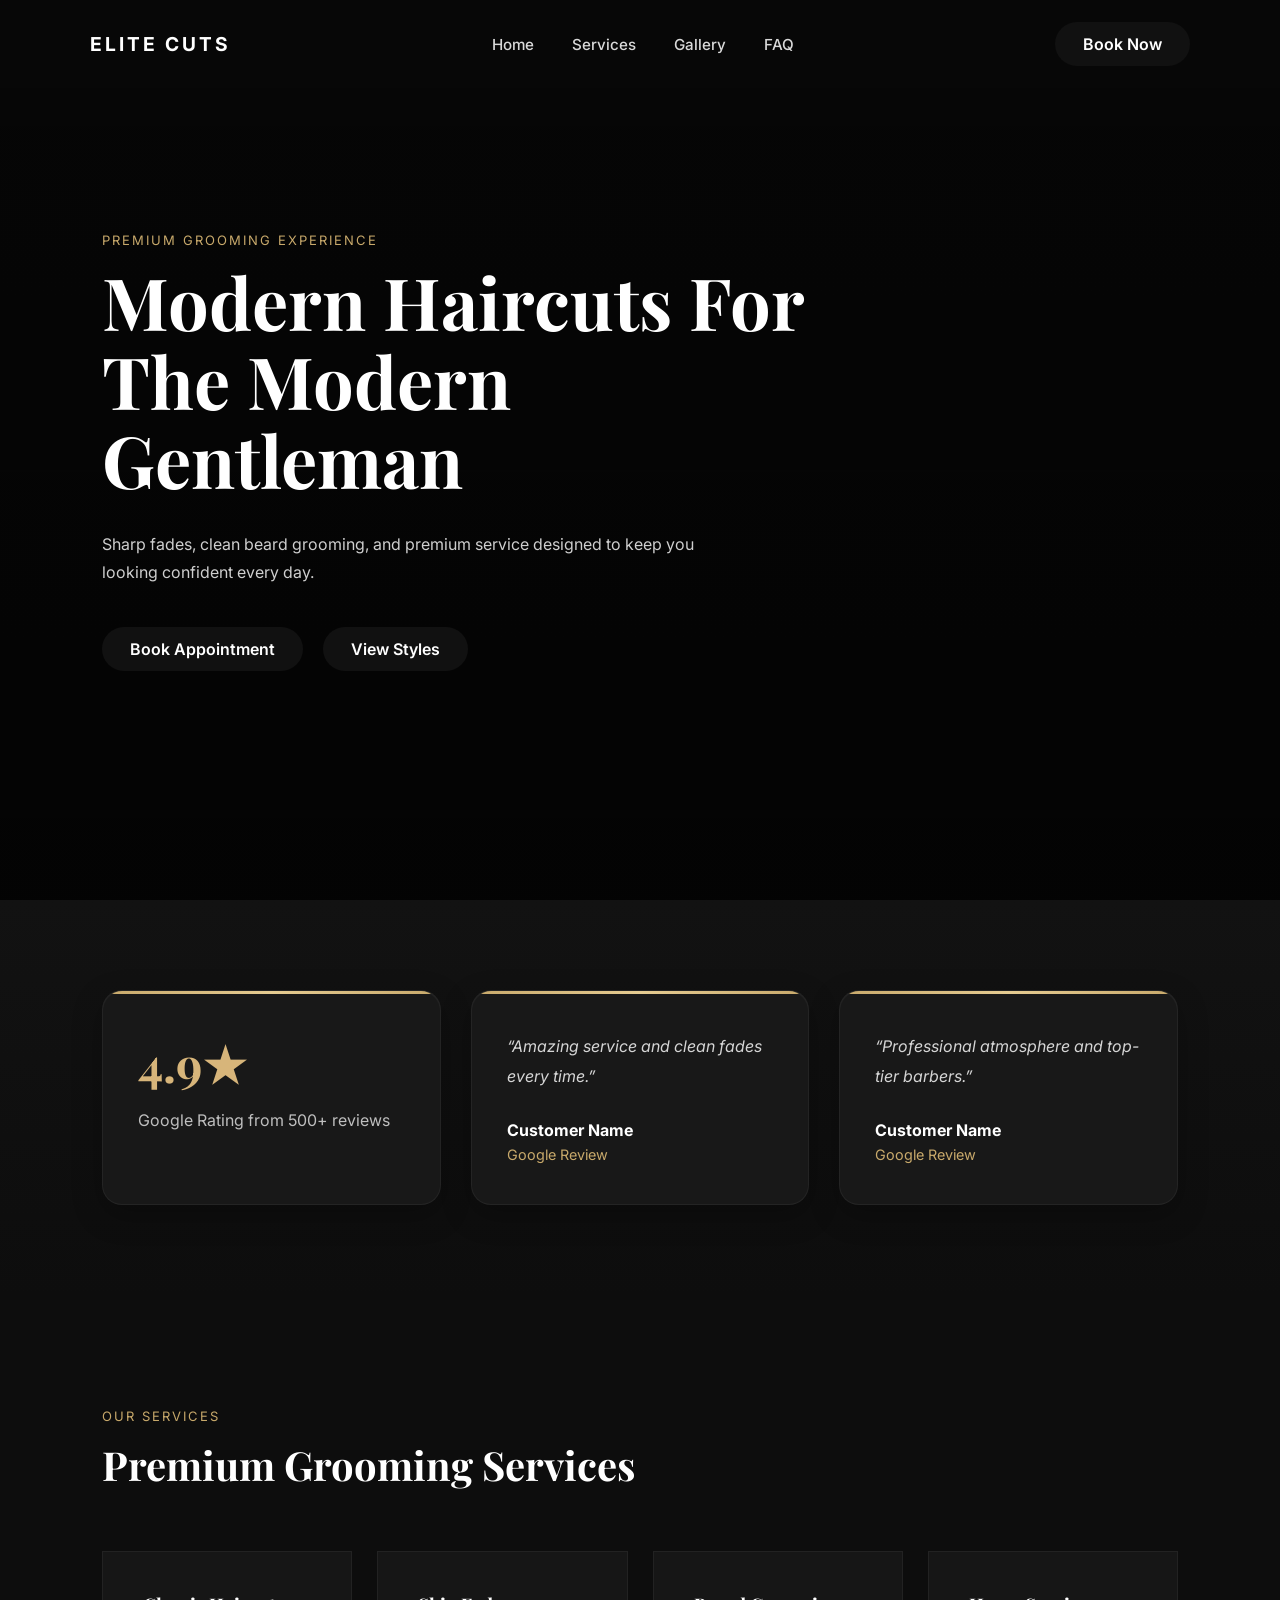
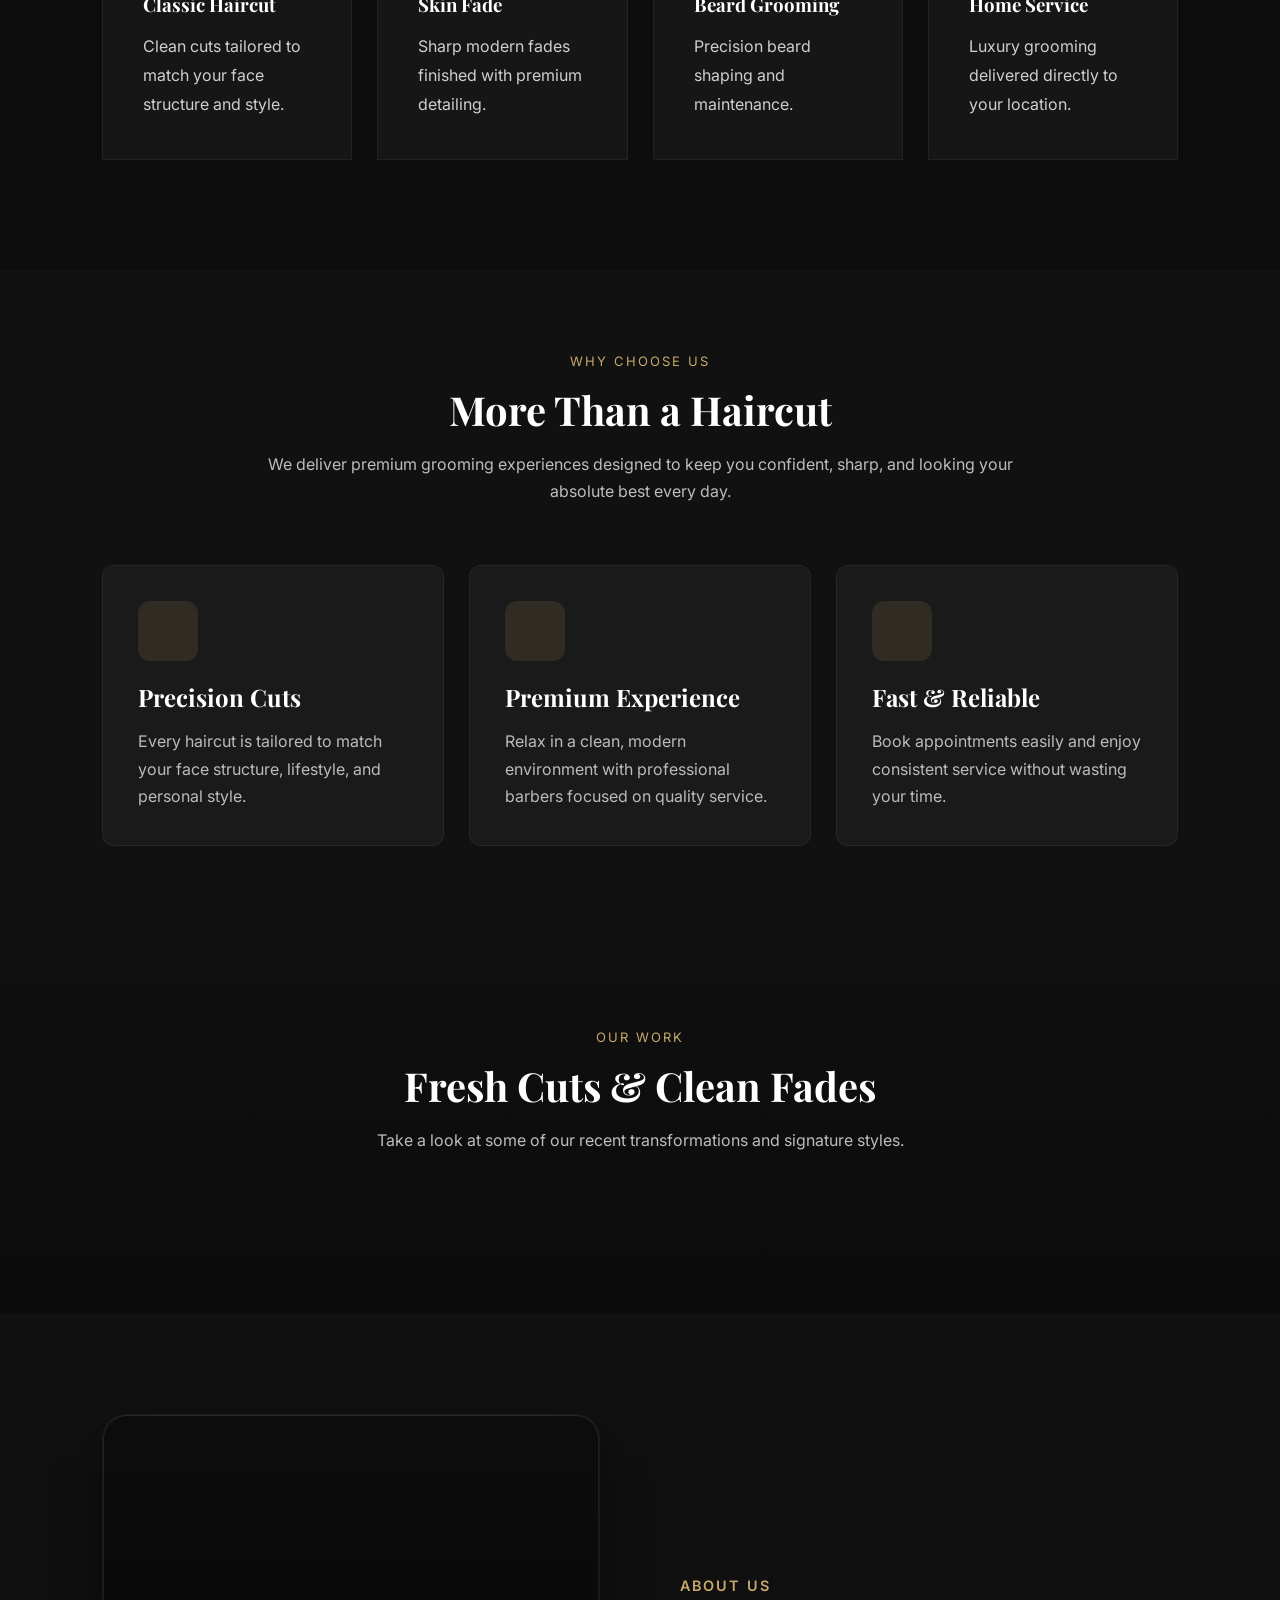
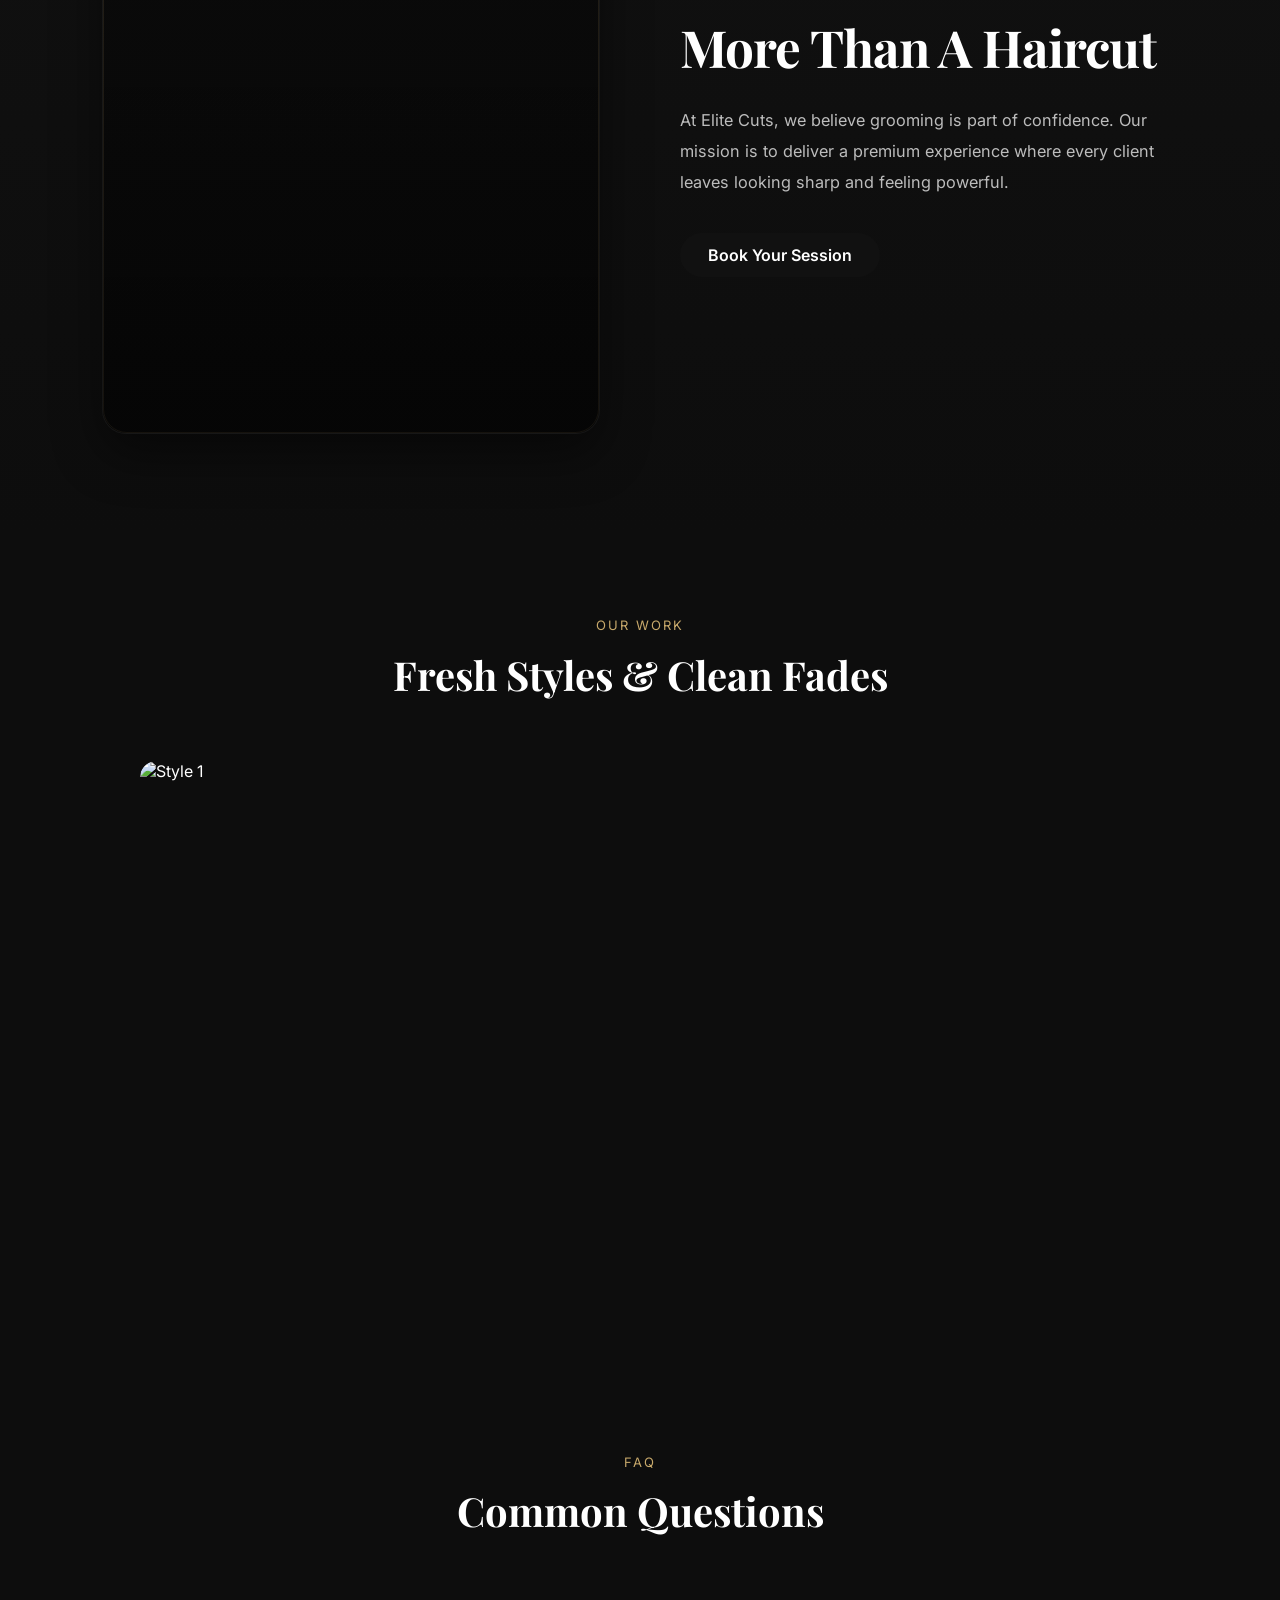
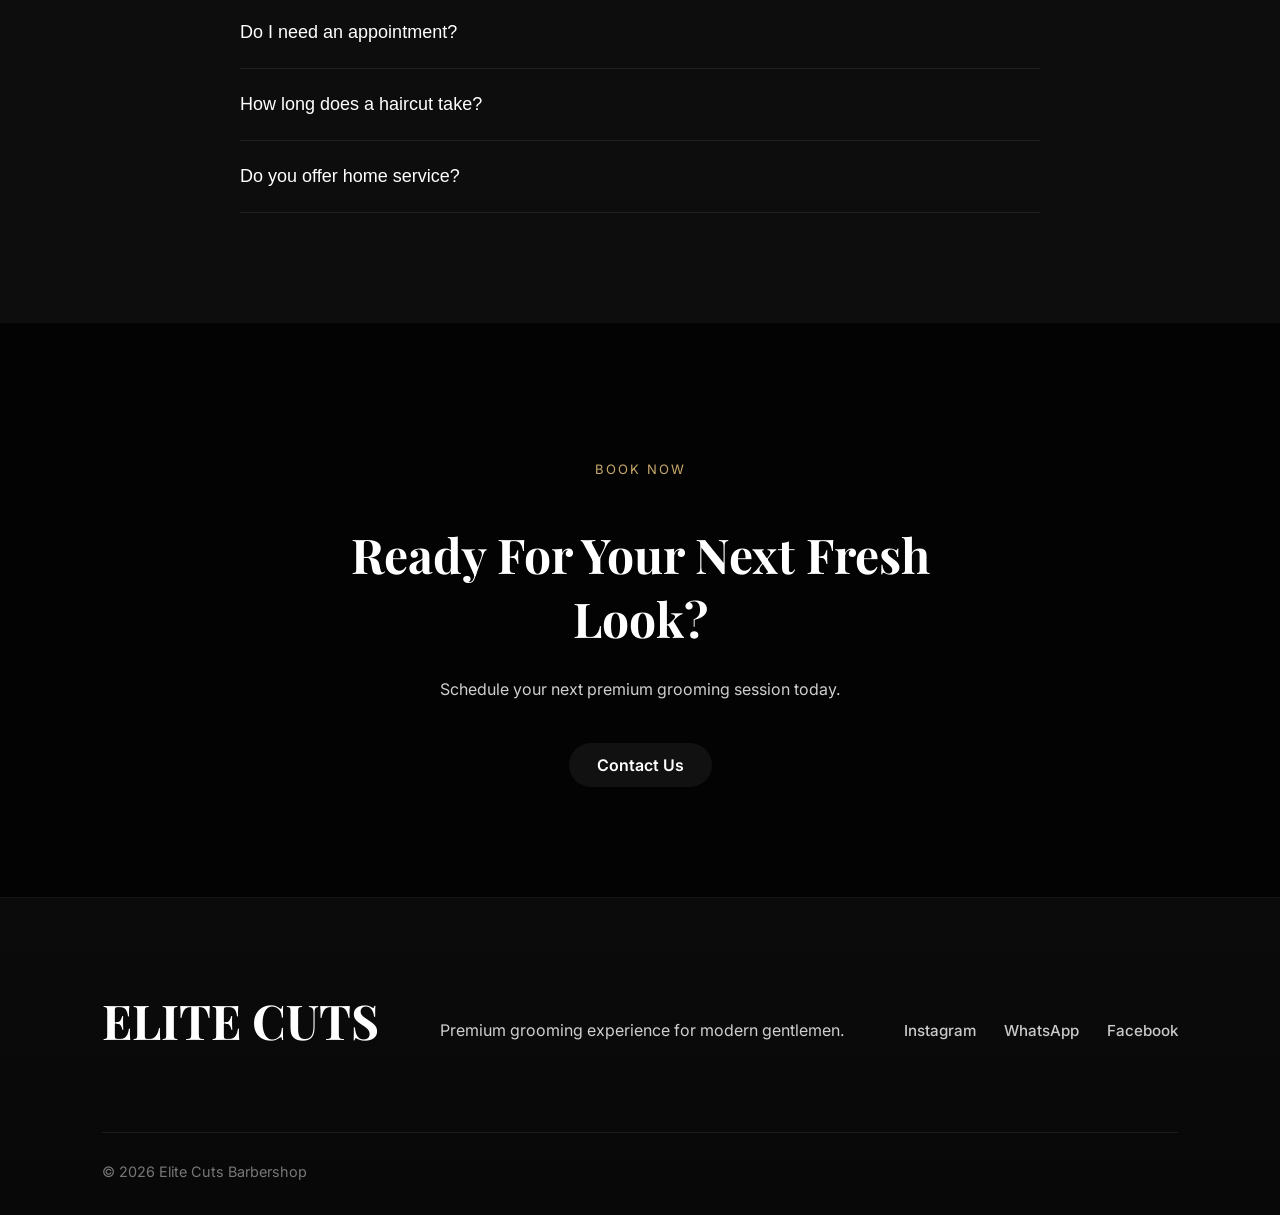
==== index.html @ f75273a7 "Add files via upload" ====
<!DOCTYPE html>
<html lang="en">
<head>
  <meta charset="UTF-8" />
  <meta name="viewport" content="width=device-width, initial-scale=1.0" />
  <title>Elite Cuts Barbershop</title>
  <link rel="stylesheet" href="style.css" />
</head>
<body>

<header class="navbar">
  <div class="logo">ELITE CUTS</div>

  <div class="menu-toggle" onclick="toggleMenu()">☰</div>

  <nav id="navMenu">
    <a href="index.html">Home</a>
    <a href="services.html">Services</a>
    <a href="gallery.html">Gallery</a>
    <a href="policies.html">FAQ</a>
  </nav>

  <a href="#booking" class="primary-btn">Book Now</a>
</header>


  <!-- HERO SECTION -->
  <section class="hero">
    <div class="hero-overlay"></div>

    <div class="hero-content">
      <p class="subheading">PREMIUM GROOMING EXPERIENCE</p>

      <h1>
        Modern Haircuts For
        The Modern Gentleman
      </h1>

      <p class="hero-text">
        Sharp fades, clean beard grooming, and premium service
        designed to keep you looking confident every day.
      </p>

      <div class="hero-buttons">
        <a href="#booking" class="primary-btn">Book Appointment</a>
        <a href="#gallery" class="primary-btn">View Styles</a>
      </div>
    </div>
  </section>

<!-- TRUST / TESTIMONIALS -->
<section class="trust-section">

  <div class="trust-card rating-card">
    <h2 id="google-rating">4.9★</h2>
    <p>
      Google Rating from
      <span id="review-count">500+</span>
      reviews
    </p>
  </div>

  <div class="trust-card testimonial-card">
    <p class="testimonial-text" id="review-text">
      “Amazing service and clean fades every time.”
    </p>

    <div class="review-user">
      <h4 id="review-author">Customer Name</h4>
      <span>Google Review</span>
    </div>
  </div>

  <div class="trust-card testimonial-card">
    <p class="testimonial-text" id="review-text-2">
      “Professional atmosphere and top-tier barbers.”
    </p>

    <div class="review-user">
      <h4 id="review-author-2">Customer Name</h4>
      <span>Google Review</span>
    </div>
  </div>

</section>

  <!-- SERVICES -->
  <section id="services" class="services">

    <div class="section-header">
      <p class="subheading">OUR SERVICES</p>
      <h2>Premium Grooming Services</h2>
    </div>

    <div class="services-grid">

      <div class="service-card">
        <h3>Classic Haircut</h3>
        <p>
          Clean cuts tailored to match your face structure and style.
        </p>
      </div>

      <div class="service-card">
        <h3>Skin Fade</h3>
        <p>
          Sharp modern fades finished with premium detailing.
        </p>
      </div>

      <div class="service-card">
        <h3>Beard Grooming</h3>
        <p>
          Precision beard shaping and maintenance.
        </p>
      </div>

      <div class="service-card">
        <h3>Home Service</h3>
        <p>
          Luxury grooming delivered directly to your location.
        </p>
      </div>

    </div>
  </section>

<!-- BENEFITS SECTION -->
<section class="benefits-section">

  <div class="section-header center">
    <p class="subheading">WHY CHOOSE US</p>
    <h2>More Than a Haircut</h2>
    <p class="section-text">
      We deliver premium grooming experiences designed to keep you
      confident, sharp, and looking your absolute best every day.
    </p>
  </div>

  <div class="benefits-grid">

    <!-- BENEFIT 1 -->
    <div class="benefit-card">
      <div class="benefit-icon">
        <i class="fa-solid fa-scissors"></i>
      </div>

      <h3>Precision Cuts</h3>

      <p>
        Every haircut is tailored to match your face structure,
        lifestyle, and personal style.
      </p>
    </div>

    <!-- BENEFIT 2 -->
    <div class="benefit-card">
      <div class="benefit-icon">
        <i class="fa-solid fa-star"></i>
      </div>

      <h3>Premium Experience</h3>

      <p>
        Relax in a clean, modern environment with professional
        barbers focused on quality service.
      </p>
    </div>

    <!-- BENEFIT 3 -->
    <div class="benefit-card">
      <div class="benefit-icon">
        <i class="fa-solid fa-clock"></i>
      </div>

      <h3>Fast & Reliable</h3>

      <p>
        Book appointments easily and enjoy consistent service
        without wasting your time.
      </p>
    </div>

  </div>

</section>


<!-- PORTFOLIO SECTION -->
<section class="portfolio-section">

  <div class="section-header center">
    <p class="subheading">OUR WORK</p>
    <h2>Fresh Cuts & Clean Fades</h2>

    <p class="section-text">
      Take a look at some of our recent transformations and
      signature styles.
    </p>
  </div>

  <!-- SLIDESHOW -->
  <div class="portfolio-slider">

    <!-- SLIDE 1 -->
    <div class="portfolio-slide fade">
      <img
        src="https://images.unsplash.com/photo-1622286342621-4bd786c2447c?q=80&w=1200&auto=format&fit=crop"
        alt="Fade haircut"
      >

      <div class="portfolio-overlay">
        <h3>Skin Fade</h3>
        <p>Sharp fade with textured top styling</p>
      </div>
    </div>

    <!-- SLIDE 2 -->
    <div class="portfolio-slide fade">
      <img
        src="https://images.unsplash.com/photo-1517832606299-7ae9b720a186?q=80&w=1200&auto=format&fit=crop"
        alt="Beard grooming"
      >

      <div class="portfolio-overlay">
        <h3>Beard Grooming</h3>
        <p>Clean beard shaping and finishing</p>
      </div>
    </div>

    <!-- SLIDE 3 -->
    <div class="portfolio-slide fade">
      <img
        src="https://images.unsplash.com/photo-1503951458645-643d53bfd90f?q=80&w=1200&auto=format&fit=crop"
        alt="Classic haircut"
      >

      <div class="portfolio-overlay">
        <h3>Classic Cut</h3>
        <p>Modern style with premium finishing</p>
      </div>
    </div>

  </div>

</section>

  <!-- ABOUT -->
  <section id="about" class="about-section">

    <div class="about-image"></div>

    <div class="about-content">
      <p class="subheading">ABOUT US</p>

      <h2>
        More Than A Haircut
      </h2>

      <p>
        At Elite Cuts, we believe grooming is part of confidence.
        Our mission is to deliver a premium experience where every
        client leaves looking sharp and feeling powerful.
      </p>

      <a href="#booking" class="primary-btn">Book Your Session</a>
    </div>
  </section>


<!-- GALLERY -->
<section id="gallery" class="gallery-section">

  <div class="section-header center">
    <p class="subheading">OUR WORK</p>
    <h2>Fresh Styles & Clean Fades</h2>
  </div>

  <div class="slideshow-container">

    <div class="slide fade">
      <img src="images/style1.jpg" alt="Style 1">
    </div>

    <div class="slide fade">
      <img src="images/style2.jpg" alt="Style 2">
    </div>

    <div class="slide fade">
      <img src="images/style3.jpg" alt="Style 3">
    </div>

    <div class="slide fade">
      <img src="images/style4.jpg" alt="Style 4">
    </div>

  </div>

</section>


  <!-- FAQ -->
  <section class="faq-section">

    <div class="section-header center">
      <p class="subheading">FAQ</p>
      <h2>Common Questions</h2>
    </div>

    <div class="faq-container">

      <div class="faq-item">
        <button class="faq-question">
          Do I need an appointment?
        </button>

        <div class="faq-answer">
          Walk-ins are welcome, but appointments are recommended.
        </div>
      </div>


      <div class="faq-item">
        <button class="faq-question">
          How long does a haircut take?
        </button>

        <div class="faq-answer">
          Most haircuts take between 20–45 minutes.
        </div>
      </div>


      <div class="faq-item">
        <button class="faq-question">
          Do you offer home service?
        </button>

        <div class="faq-answer">
          Yes. We provide luxury home grooming services.
        </div>
      </div>

    </div>
  </section>


  <!-- CTA -->
  <section id="booking" class="cta-section">

    <div class="cta-content">
      <p class="subheading">BOOK NOW</p>

      <h2>
        Ready For Your Next Fresh Look?
      </h2>

      <p>
        Schedule your next premium grooming session today.
      </p>

      <a href="#contact" class="primary-btn">
        Contact Us
      </a>
    </div>
  </section>


<!-- FOOTER -->
<footer id="contact">

  <div class="footer-content">
    <h2>ELITE CUTS</h2>

    <p>
      Premium grooming experience for modern gentlemen.
    </p>

    <div class="footer-links">
      <a href="https://instagram.com/elitecuts" target="_blank">
        Instagram
      </a>

      <a href="https://wa.me/2348012345678" target="_blank">
        WhatsApp
      </a>

      <a href="https://facebook.com/elitecuts" target="_blank">
        Facebook
      </a>
    </div>
  </div>

  <div class="copyright">
    © 2026 Elite Cuts Barbershop
  </div>
</footer>

<script src="script.js"></script>
</body>
</html>
---- style.css ----
@import url('https://fonts.googleapis.com/css2?family=Playfair+Display:wght@500;700&family=Inter:wght@300;400;500;600&display=swap');

* {
  margin: 0;
  padding: 0;
  box-sizing: border-box;
}

html {
  scroll-behavior: smooth;
}

body {
  background: #0d0d0d;
  color: #fff;
  font-family: 'Inter', sans-serif;
  overflow-x: hidden;
}

img {
  width: 100%;
}

section {
  padding: 110px 8%;
}

.subheading {
  color: #c8a96b;
  letter-spacing: 3px;
  font-size: 13px;
  margin-bottom: 20px;
}

h1,
h2,
h3 {
  font-family: 'Playfair Display', serif;
}

h1 {
  font-size: 72px;
  line-height: 1.1;
}

h2 {
  font-size: 48px;
  margin-bottom: 20px;
}

p {
  color: #cfcfcf;
  line-height: 1.8;
}

/* =========================
   PREMIUM NAVBAR (SHOPIFY STYLE)
========================= */

.navbar {
  position: fixed;
  top: 0;
  left: 0;
  width: 100%;
  z-index: 999;
  display: flex;
  justify-content: space-between;
  align-items: center;
  padding: 22px 7%;
  background: rgba(10, 10, 10, 0.55);
  backdrop-filter: blur(14px);
}

/* Logo */
.logo {
  font-size: 1.2rem;
  font-weight: 700;
  letter-spacing: 3px;
  color: #fff;
}

/* Nav links */
.navbar nav {
  display: flex;
  gap: 38px;
}


.navbar nav a {
  position: relative;
  color: #fff;
  text-decoration: none;
  font-size: 0.95rem;
  font-weight: 500;
  transition: 0.3s ease;
  opacity: 0.85;
}

/* underline animation */
.navbar nav a::after {
  content: "";
  position: absolute;
  left: 0;
  bottom: -6px;
  width: 0%;
  height: 1px;
  background: #c8a96b;
  transition: 0.3s ease;
}

.navbar nav a:hover {
  opacity: 1;
  color: #c8a96b;
}

.navbar nav a:hover::after {
  width: 100%;
}

/* HAMBURGER */
.menu-toggle {
  display: none;
  font-size: 30px;
  color: #fff;
  cursor: pointer;
  position: absolute;
  right: 12px;   /* 👈 pushes it to edge */
  top: 50%;
  transform: translateY(-50%);
}

/* Book button */
.book-btn {
  background: #c8a96b;
  color: #111;
  padding: 12px 22px;
  border-radius: 999px;
  font-weight: 600;
  text-decoration: none;
  transition: 0.3s ease;
  box-shadow: 0 10px 25px rgba(200, 169, 107, 0.25);
}

.book-btn:hover {
  background: #e4c98d;
  transform: translateY(-3px);
}


/* HERO */
.hero {
  height: 100vh;
  background:
  linear-gradient(rgba(0,0,0,0.55), rgba(0,0,0,0.75)),
  url('https://images.unsplash.com/photo-1622286342621-4bd786c2447c?q=80&w=1200&auto=format&fit=crop') center/cover no-repeat;
  display: flex;
  align-items: center;
  position: relative;
}

.hero-content {
  position: relative;
  max-width: 760px;
  z-index: 2;
}

.hero-text {
  margin: 30px 0;
  max-width: 600px;
}

.hero-buttons {
  display: flex;
  gap: 20px;
  margin-top: 40px;
}
.primary-btn {
  display: inline-block;
  padding: 12px 28px;
  background: #111;
  color: white;
  text-decoration: none;
  border-radius: 30px;
  font-weight: 600;
  transition: 0.3s ease;
}

.primary-btn:hover {
  background: #c59d5f;
  transform: translateY(-2px);
}
/* TRUST SECTION */
.trust-section {
  display: grid;
  grid-template-columns: repeat(3, 1fr);
  gap: 30px;

  padding: 90px 8%;

  background:
    linear-gradient(to bottom, #121212, #0d0d0d);
}

/* CARD */
.trust-card {
  position: relative;

  background: #181818;

  padding: 40px 35px;

  border-radius: 20px;

  border: 1px solid rgba(255,255,255,0.05);

  overflow: hidden;

  box-shadow:
    0 10px 30px rgba(0,0,0,0.25),
    inset 0 1px 0 rgba(255,255,255,0.03);

  transition:
    transform 0.35s ease,
    border-color 0.35s ease,
    box-shadow 0.35s ease;
}

/* GOLD TOP LINE */
.trust-card::before {
  content: "";
  position: absolute;
  top: 0;
  left: 0;

  width: 100%;
  height: 3px;

  background:
    linear-gradient(
      90deg,
      #c8a96b,
      #e5cb91,
      #c8a96b
    );
}

/* HOVER */
.trust-card:hover {
  transform: translateY(-6px);

  border-color: rgba(200,169,107,0.25);

  box-shadow:
    0 18px 40px rgba(0,0,0,0.35);
}

/* RATING */
.rating-card h2 {
  color: #d7b57a;
  font-size: 3rem;
  margin-bottom: 12px;
  font-weight: 700;
}

.rating-card p {
  color: rgba(255,255,255,0.72);
  font-size: 1rem;
  line-height: 1.7;
}

/* TESTIMONIAL */
.testimonial-text {
  color: rgba(255,255,255,0.82);

  font-size: 1rem;
  line-height: 1.9;

  margin-bottom: 28px;

  font-style: italic;
}

/* REVIEW USER */
.review-user h4 {
  color: #fff;
  font-size: 1rem;
  margin-bottom: 4px;
}

.review-user span {
  color: #c8a96b;
  font-size: 0.9rem;
}

/* SERVICES */
.section-header {
  margin-bottom: 60px;
}

.services-grid,
.gallery-grid {
  display: grid;
  grid-template-columns: repeat(auto-fit,minmax(250px,1fr));
  gap: 25px;
}

.service-card {
  background: #161616;
  padding: 40px;
  border: 1px solid rgba(255,255,255,0.05);
  transition: 0.4s;
}

.service-card:hover {
  transform: translateY(-10px);
  border-color: #c8a96b;
}

.service-card h3 {
  margin-bottom: 15px;
}

/* BENEFITS SECTION */
.benefits-section {
  padding: 80px 8%;
  background: #111;
  color: #fff;
}

/* HEADER */
.section-header.center {
  text-align: center;
  max-width: 700px;
  margin: 0 auto 50px;
}

.subheading {
  color: #c8a96b;
  font-size: 14px;
  letter-spacing: 2px;
  margin-bottom: 10px;
}

.section-header h2 {
  font-size: 42px;
  margin-bottom: 15px;
}

.section-text {
  color: #bbb;
  line-height: 1.7;
}

/* GRID */
.benefits-grid {
  display: grid;
  grid-template-columns: repeat(3, 1fr);
  gap: 25px;
}

/* CARD */
.benefit-card {
  background: #1a1a1a;
  padding: 35px;
  border-radius: 12px;
  border: 1px solid rgba(255,255,255,0.05);
}

/* ICON */
.benefit-icon {
  width: 60px;
  height: 60px;
  background: rgba(200,169,107,0.12);
  color: #c8a96b;

  display: flex;
  align-items: center;
  justify-content: center;

  border-radius: 12px;

  font-size: 22px;

  margin-bottom: 20px;
}

/* TITLE */
.benefit-card h3 {
  font-size: 24px;
  margin-bottom: 15px;
}

/* TEXT */
.benefit-card p {
  color: #bbb;
  line-height: 1.7;
}


/* PORTFOLIO */
.portfolio-section {
  padding: 100px 8%;
  background: linear-gradient(to bottom, #101010, #0b0b0b);
}

/* SLIDER */
.portfolio-slider {
  position: relative;
  max-width: 1100px;
  margin: 60px auto 0;

  overflow: hidden;
  border-radius: 24px;
}

/* SLIDE */
.portfolio-slide {
  display: none;
  position: relative;
}

.portfolio-slide img {
  width: 100%;
  height: 650px;

  object-fit: cover;
  display: block;

  border-radius: 24px;
}

/* OVERLAY */
.portfolio-overlay {
  position: absolute;
  left: 0;
  bottom: 0;

  width: 100%;

  padding: 40px;

  background:
    linear-gradient(
      to top,
      rgba(0,0,0,0.85),
      rgba(0,0,0,0.05)
    );
}

.portfolio-overlay h3 {
  color: #fff;
  font-size: 2rem;
  margin-bottom: 10px;
}

.portfolio-overlay p {
  color: rgba(255,255,255,0.78);
  font-size: 1rem;
}

/* FADE EFFECT */
.fade {
  animation: fadeEffect 1s ease-in-out;
}

@keyframes fadeEffect {
  from {
    opacity: 0.4;
  }

  to {
    opacity: 1;
  }
}

/* ABOUT */
.about-section {
  display: grid;
  grid-template-columns: 1fr 1fr;
  gap: 80px;
  align-items: center;

  padding: 100px 8%;
  background: linear-gradient(to bottom, #111111, #0d0d0d);
}

/* IMAGE SIDE */
.about-image {
  position: relative;
  height: 620px;
  border-radius: 24px;

  background:
    linear-gradient(
      rgba(0,0,0,0.18),
      rgba(0,0,0,0.28)
    ),
    url('https://images.unsplash.com/photo-1503951458645-643d53bfd90f?q=80&w=1200&auto=format&fit=crop')
    center/cover;

  overflow: hidden;

  box-shadow:
    0 20px 50px rgba(0,0,0,0.45),
    inset 0 1px 0 rgba(255,255,255,0.04);

  border: 1px solid rgba(255,255,255,0.05);

  transition:
    transform 0.5s ease,
    box-shadow 0.5s ease;
}

/* Elegant overlay glow */
.about-image::before {
  content: "";
  position: absolute;
  inset: 0;

  background:
    linear-gradient(
      to top,
      rgba(0,0,0,0.45),
      rgba(0,0,0,0.05)
    );

  z-index: 1;
}

/* Premium accent border */
.about-image::after {
  content: "";
  position: absolute;
  inset: 0;

  border: 1px solid rgba(200,169,107,0.15);
  border-radius: 24px;

  pointer-events: none;
}

/* Hover effect */
.about-image:hover {
  transform: translateY(-6px);

  box-shadow:
    0 28px 70px rgba(0,0,0,0.55),
    0 0 0 1px rgba(200,169,107,0.08);
}

/* CONTENT */
.about-content {
  position: relative;
}

.about-content .subheading {
  color: #c8a96b;
  font-size: 0.9rem;
  font-weight: 600;
  letter-spacing: 2px;
  margin-bottom: 18px;
}

/* HEADING */
.about-content h2 {
  color: #fff;
  font-size: 3.2rem;
  line-height: 1.15;
  margin-bottom: 28px;
  font-weight: 700;
  letter-spacing: -1px;
}

/* PARAGRAPH */
.about-content p {
  color: rgba(255,255,255,0.72);
  font-size: 1.02rem;
  line-height: 1.9;
  margin-bottom: 35px;
  max-width: 580px;
}

/* OPTIONAL FEATURE LIST */
.about-features {
  display: flex;
  flex-direction: column;
  gap: 18px;
  margin-top: 35px;
}

.about-feature {
  display: flex;
  align-items: center;
  gap: 15px;

  color: rgba(255,255,255,0.88);
  font-weight: 500;
}

.about-feature i {
  width: 42px;
  height: 42px;

  display: flex;
  align-items: center;
  justify-content: center;

  border-radius: 50%;

  background: rgba(200,169,107,0.12);
  color: #c8a96b;

  font-size: 1rem;

  border: 1px solid rgba(200,169,107,0.15);
}


/* GALLERY */
.center {
  text-align: center;
}

.gallery-item {
  height: 320px;
  background:
  url('https://images.unsplash.com/photo-1517832606299-7ae9b720a186?q=80&w=1200&auto=format&fit=crop') center/cover;
  transition: 0.4s;
}

.gallery-item:hover {
  transform: scale(1.03);
}
.gallery-section {
  padding: 80px 20px;
}

.slideshow-container {
  position: relative;
  width: 100%;
  max-width: 1000px;
  margin: auto;
  overflow: hidden;
  border-radius: 16px;
}

.slide {
  display: none;
  width: 100%;
}

.slide img {
  width: 100%;
  display: block;
  object-fit: cover;
  border-radius: 16px;

  /* Desktop Height */
  height: 500px;
}

/* Fade Animation */
.fade {
  animation: fadeEffect 1s ease-in-out;
}

@keyframes fadeEffect {
  from {
    opacity: 0.4;
  }
  to {
    opacity: 1;
  }
}
/* FAQ */
.faq-container {
  max-width: 800px;
  margin: auto;
}

.faq-item {
  border-bottom: 1px solid rgba(255,255,255,0.08);
}

.faq-question {
  width: 100%;
  background: transparent;
  border: none;
  color: #fff;
  text-align: left;
  padding: 25px 0;
  font-size: 18px;
  cursor: pointer;
}

.faq-answer {
  max-height: 0;
  overflow: hidden;
  transition: 0.4s ease;
  color: #b8b8b8;
}

.faq-answer.open {
  max-height: 200px;
  padding-bottom: 25px;
}

/* CTA */
.cta-section {
  background:
  linear-gradient(rgba(0,0,0,0.75), rgba(0,0,0,0.75)),
  url('https://images.unsplash.com/photo-1585747860715-2ba37e788b70?q=80&w=1200&auto=format&fit=crop') center/cover;
  text-align: center;
}

.cta-content {
  max-width: 700px;
  margin: auto;
}

.cta-content p {
  margin: 25px 0 40px;
}

/* SERVICES SECTION PAGE */
.services-section {
  padding: 90px 8%;
  background: #0f0f0f;
  color: #fff;
}

/* HEADER */
.section-header.center {
  text-align: center;
  max-width: 750px;
  margin: 0 auto 60px;
}

.subheading {
  color: #c8a96b;
  font-size: 13px;
  letter-spacing: 2px;
  margin-bottom: 10px;
}

.section-header h2 {
  font-size: 40px;
  margin-bottom: 15px;
  font-weight: 700;
}

.section-text {
  color: #bdbdbd;
  font-size: 16px;
  line-height: 1.7;
}

/* LIST */
.services-list {
  max-width: 800px;
  margin: 0 auto;
}

/* ITEM */
.service-item {
  display: flex;
  justify-content: space-between;
  align-items: center;

  padding: 18px 0;

  border-bottom: 1px solid rgba(255,255,255,0.08);
}

/* TEXT */
.service-item h3 {
  font-size: 18px;
  font-weight: 500;
  color: #fff;
}

/* PRICE */
.price {
  color: #c8a96b;
  font-weight: 600;
  font-size: 16px;
}

/* BRAND SUMMARY on service page */
.brand-summary {
  padding: 80px 20px;
  background: #111;
  text-align: center;
  color: #fff;
}

/* TEXT */
.summary-content {
  max-width: 750px;
  margin: auto;
}

.brand-summary h2 {
  font-size: 32px;
  margin: 15px 0;
}

.brand-summary p {
  color: #bbb;
  font-size: 15px;
  line-height: 1.7;
}

/* STATS */
.summary-stats {
  display: flex;
  justify-content: center;
  gap: 25px;
  margin-top: 40px;
  flex-wrap: wrap;
}

.stat h3 {
  font-size: 24px;
  color: #c8a96b;
  margin-bottom: 5px;
}

.stat p {
  font-size: 14px;
  color: #aaa;
}

/* FOOTER */
footer {
  background: linear-gradient(to bottom, #0b0b0b, #080808);
  padding: 90px 8% 35px;
  border-top: 1px solid rgba(255,255,255,0.05);
}

/* FOOTER CONTENT */
.footer-content {
  display: flex;
  justify-content: space-between;
  align-items: center;
  flex-wrap: wrap;
  gap: 40px;
}

/* LOGO / BRAND AREA */
.footer-brand h2 {
  color: #fff;
  font-size: 2rem;
  font-weight: 700;
  margin-bottom: 12px;
  letter-spacing: 0.5px;
}

.footer-brand p {
  color: rgba(255,255,255,0.65);
  line-height: 1.8;
  max-width: 320px;
  font-size: 0.95rem;
}

/* LINKS */
.footer-links {
  display: flex;
  gap: 28px;
  flex-wrap: wrap;
}

.footer-links a {
  position: relative;
  color: rgba(255,255,255,0.78);
  text-decoration: none;
  font-size: 0.95rem;
  font-weight: 500;
  transition: color 0.3s ease;
}

/* Underline animation */
.footer-links a::after {
  content: "";
  position: absolute;
  left: 0;
  bottom: -6px;

  width: 0;
  height: 2px;

  background: #c8a96b;
  transition: width 0.3s ease;
}

.footer-links a:hover {
  color: #fff;
}

.footer-links a:hover::after {
  width: 100%;
}

/* SOCIAL ICONS */
.footer-socials {
  display: flex;
  gap: 16px;
}

.footer-socials a {
  width: 42px;
  height: 42px;

  display: flex;
  align-items: center;
  justify-content: center;

  border-radius: 50%;
  background: rgba(255,255,255,0.04);
  border: 1px solid rgba(255,255,255,0.06);

  color: #c8a96b;
  text-decoration: none;

  transition:
    transform 0.3s ease,
    background 0.3s ease,
    border-color 0.3s ease;
}

.footer-socials a:hover {
  transform: translateY(-4px);
  background: rgba(200,169,107,0.12);
  border-color: rgba(200,169,107,0.35);
}

/* COPYRIGHT */
.copyright {
  margin-top: 60px;
  padding-top: 30px;
  border-top: 1px solid rgba(255,255,255,0.08);

  display: flex;
  justify-content: space-between;
  align-items: center;
  flex-wrap: wrap;
  gap: 15px;

  color: rgba(255,255,255,0.45);
  font-size: 0.9rem;
}

/* SMALL ACCENT TEXT */
.copyright span {
  color: #c8a96b;
}


/* MOBILE */
@media(max-width: 900px) {

  h1 {
    font-size: 48px;
  }

  h2 {
    font-size: 36px;
  }

    .navbar nav {
    display: none;
  }

  .book-btn {
    padding: 10px 18px;
    font-size: 0.9rem;
  }
  .hero-buttons {
    flex-direction: column;
    align-items: flex-start;
  }

  .trust-section {
    grid-template-columns: 1fr;
  }

  .about-section {
    padding: 65px 5%;
    gap: 45px;
  }

  .about-image {
    height: 380px;
    border-radius: 18px;
  }

  .about-image::after {
    border-radius: 18px;
  }

  .about-content h2 {
    font-size: 2rem;
    line-height: 1.25;
  }

  .about-content p {
    font-size: 0.95rem;
    line-height: 1.8;
  }

  .about-feature {
    font-size: 0.92rem;
  }

  .about-feature i {
    width: 38px;
    height: 38px;
  }

    footer {
    padding: 60px 5% 25px;
  }

  .footer-brand h2 {
    font-size: 1.7rem;
  }

  .footer-links {
    flex-direction: column;
    gap: 16px;
  }

  .footer-socials {
    gap: 12px;
  }

  .footer-socials a {
    width: 38px;
    height: 38px;
  }

  .copyright {
    margin-top: 45px;
    font-size: 0.85rem;
  }
  @media (max-width: 900px) {

  .menu-toggle {
    display: block;
  }

  .navbar nav {
    position: absolute;
    top: 70px;
    left: 0;
    width: 100%;
    background: rgba(10,10,10,0.95);
    flex-direction: column;
    gap: 20px;
    padding: 25px 0;
    display: none;
    text-align: center;
  }

  .navbar nav.active {
    display: flex;
  }

  /* optional: reduce logo spacing so icon feels more edge-aligned */
  .navbar {
    padding-right: 50px;
  }
}
.gallery-section {
    padding: 60px 15px;
  }

  .slide img {
    height: 350px;
  }
  .portfolio-section {
    padding: 65px 5%;
  }

  .portfolio-slider {
    border-radius: 18px;
  }

  .portfolio-slide img {
    height: 320px;
    border-radius: 18px;
  }

  .portfolio-overlay {
    padding: 22px;
  }

  .portfolio-overlay h3 {
    font-size: 1.3rem;
  }

  .portfolio-overlay p {
    font-size: 0.9rem;
    line-height: 1.6;
  }
  .benefits-section {
    padding: 60px 20px;
  }

  .benefits-grid {
    grid-template-columns: 1fr;
  }

  .section-header h2 {
    font-size: 32px;
  }

  .benefit-card {
    padding: 28px;
  }
  .services-section {
    padding: 70px 20px;
  }

  .section-header h2 {
    font-size: 28px;
  }

  .service-item {
    padding: 15px 0;
  }

  .service-item h3 {
    font-size: 16px;
  }

  .price {
    font-size: 15px;
  }
    .brand-summary {
    padding: 60px 15px;
  }

  .brand-summary h2 {
    font-size: 26px;
  }

  .summary-stats {
    gap: 20px;
  }
}

/* =========================
   CLEAN GLASS BOOKING UI
========================= */

.booking-modal{
  position:fixed;
  inset:0;
  background:rgba(0,0,0,.6);
  display:flex;
  justify-content:center;
  align-items:center;
  padding:12px;
  z-index:9999;
}

.booking-container{
  width:100%;
  max-width:980px;
  background:#111;
  border:1px solid rgba(255,255,255,.06);
  border-radius:18px;
  overflow:hidden;
  display:grid;
  grid-template-columns:1fr 320px;
  color:#fff;
  box-shadow:0 12px 40px rgba(0,0,0,.4);
}

/* MOBILE */
@media(max-width:768px){
  .booking-container{
    grid-template-columns:1fr;
    height:100vh;
    overflow-y:auto;
    border-radius:0;
  }
}

/* =========================
   LEFT SIDE
========================= */

.booking-services-area{
  padding:20px;
}

.booking-header{
  display:flex;
  justify-content:space-between;
  align-items:flex-start;
  margin-bottom:18px;
}

.booking-header h2{
  font-size:1.5rem;
  margin:0;
  font-weight:600;
}

.booking-header p{
  color:#a8a8a8;
  font-size:.9rem;
  margin-top:4px;
}

.close-booking{
  width:36px;
  height:36px;
  border:none;
  border-radius:10px;
  background:rgba(255,255,255,.06);
  color:white;
  font-size:16px;
  cursor:pointer;
}

/* SERVICES */

.booking-services{
  display:flex;
  flex-direction:column;
  gap:10px;
}

.booking-service-card{
  background:rgba(255,255,255,.03);
  border:1px solid rgba(255,255,255,.06);
  border-radius:14px;
  padding:12px 14px;
  display:flex;
  justify-content:space-between;
  align-items:center;
  transition:.15s ease;
}

.booking-service-card:hover{
  background:rgba(255,255,255,.05);
}

.service-info{
  display:flex;
  flex-direction:column;
  gap:2px;
}

.service-info h3{
  font-size:.98rem;
  font-weight:500;
  margin:0;
}

.service-info p{
  color:#9f9f9f;
  font-size:.85rem;
  margin:0;
}

.service-meta{
  display:flex;
  align-items:center;
  gap:12px;
}

.service-price{
  font-size:1rem;
  font-weight:600;
}

.add-service-btn{
  height:36px;
  padding:0 14px;
  border:none;
  border-radius:10px;
  background:#fff;
  color:#111;
  font-weight:600;
  cursor:pointer;
  font-size:.85rem;
}

/* =========================
   RIGHT SIDE
========================= */

.booking-summary{
  background:#0e0e0e;
  border-left:1px solid rgba(255,255,255,.06);
  padding:18px;
  display:flex;
  flex-direction:column;
}

@media(max-width:768px){
  .booking-summary{
    border-left:none;
    border-top:1px solid rgba(255,255,255,.06);
  }
}

.summary-title{
  font-size:1rem;
  font-weight:600;
  margin-bottom:14px;
}

/* SELECTED SERVICES */

.selected-services-list{
  display:flex;
  flex-direction:column;
  gap:8px;
  margin-bottom:14px;
}

.selected-item{
  background:rgba(255,255,255,.03);
  border-radius:12px;
  padding:10px 12px;
  display:flex;
  justify-content:space-between;
  align-items:center;
}

.selected-item h4{
  margin:0;
  font-size:.9rem;
}

.selected-item p{
  margin:2px 0 0;
  color:#bdbdbd;
  font-size:.8rem;
}

.remove-service-btn{
  width:28px;
  height:28px;
  border:none;
  border-radius:8px;
  background:rgba(255,255,255,.08);
  color:white;
  cursor:pointer;
}

/* TOTAL */

.booking-total{
  display:flex;
  justify-content:space-between;
  align-items:center;
  padding:12px 0;
  margin-bottom:12px;
  border-top:1px solid rgba(255,255,255,.06);
}

.booking-total span:first-child{
  color:#9f9f9f;
  font-size:.9rem;
}

#total-price{
  font-size:1.2rem;
  font-weight:700;
}

/* FORM */

#bookingForm{
  display:flex;
  flex-direction:column;
  gap:8px;
}

#bookingForm input,
#bookingForm textarea{
  width:100%;
  background:rgba(255,255,255,.03);
  border:1px solid rgba(255,255,255,.06);
  border-radius:10px;
  padding:10px 12px;
  color:white;
  outline:none;
  font-size:.9rem;
}

#bookingForm textarea{
  min-height:80px;
  resize:none;
}

#bookingForm input:focus,
#bookingForm textarea:focus{
  border-color:rgba(255,255,255,.2);
}

.confirm-booking{
  height:44px;
  border:none;
  border-radius:10px;
  background:#fff;
  color:#111;
  font-weight:600;
  cursor:pointer;
  margin-top:4px;
}

/* EMPTY STATE */

.empty-booking{
  background:rgba(255,255,255,.03);
  border-radius:12px;
  padding:12px;
  text-align:center;
  color:#9f9f9f;
  font-size:.9rem;
}
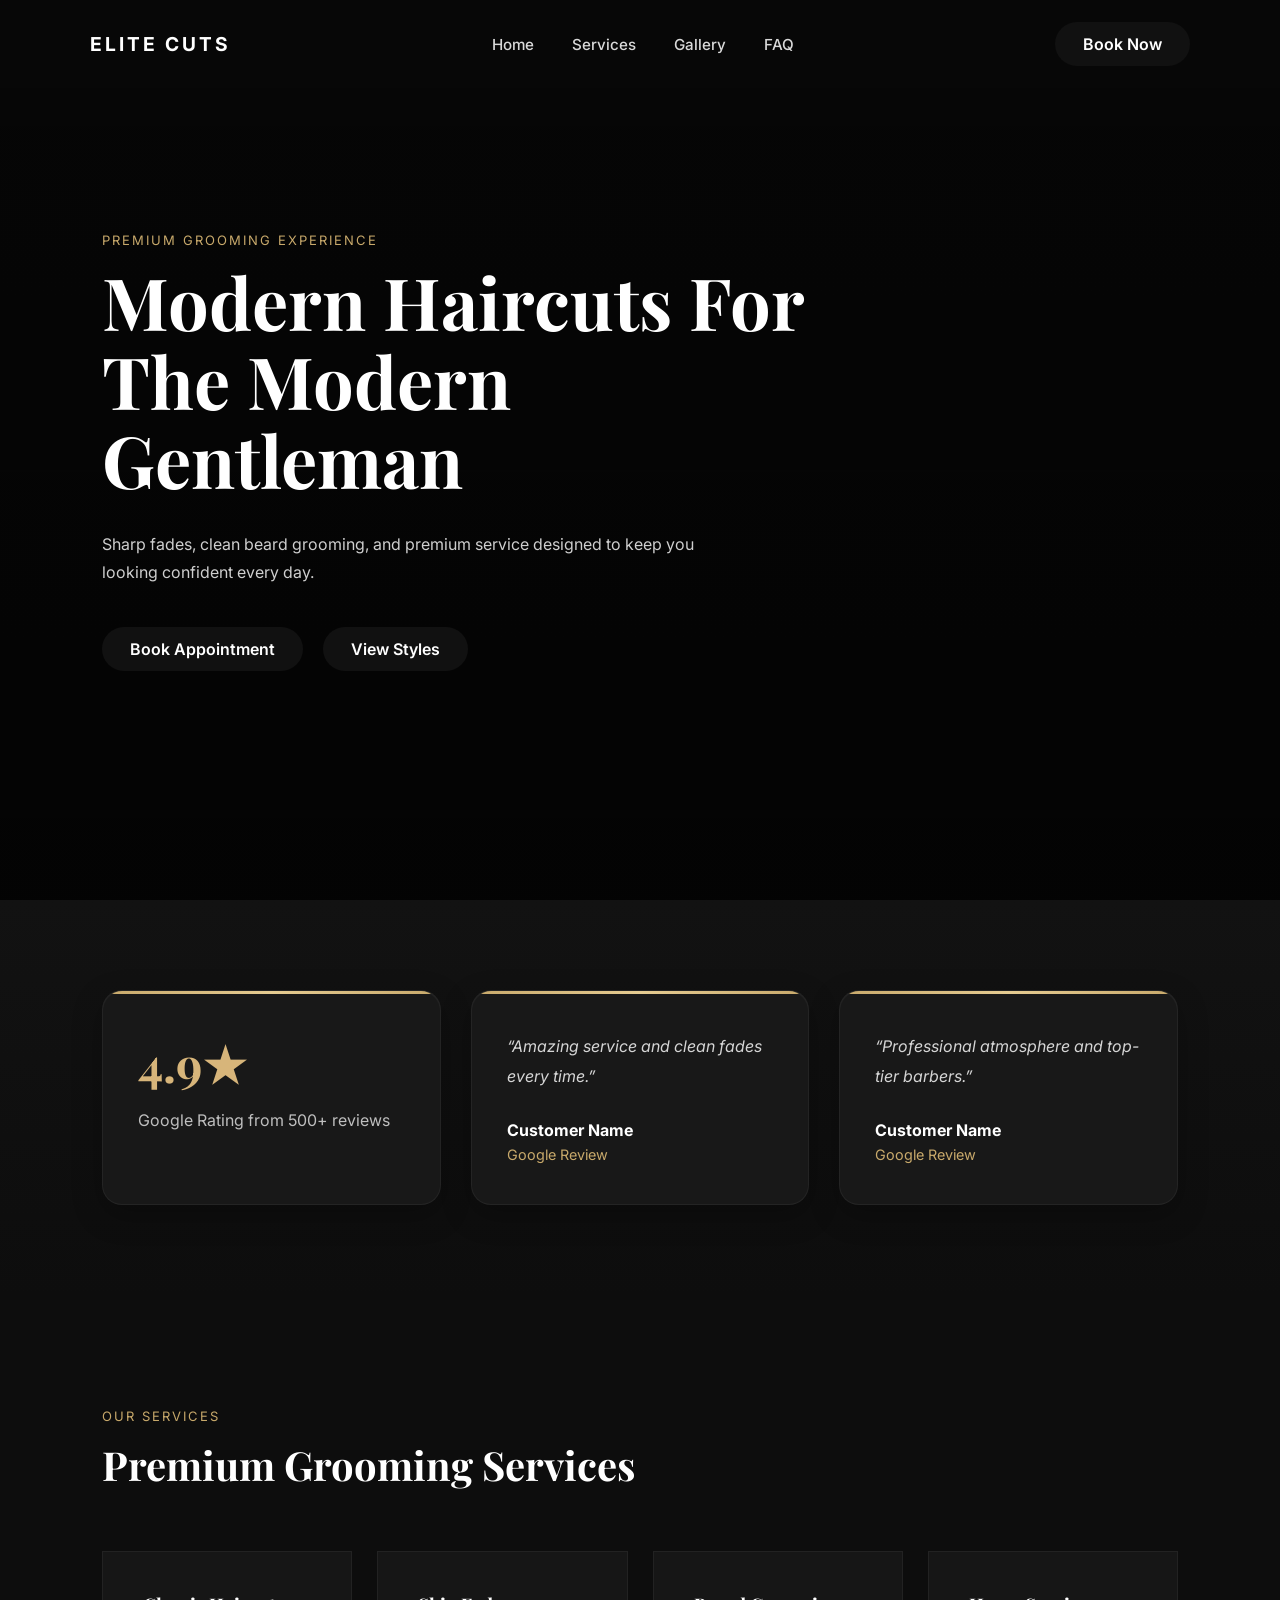
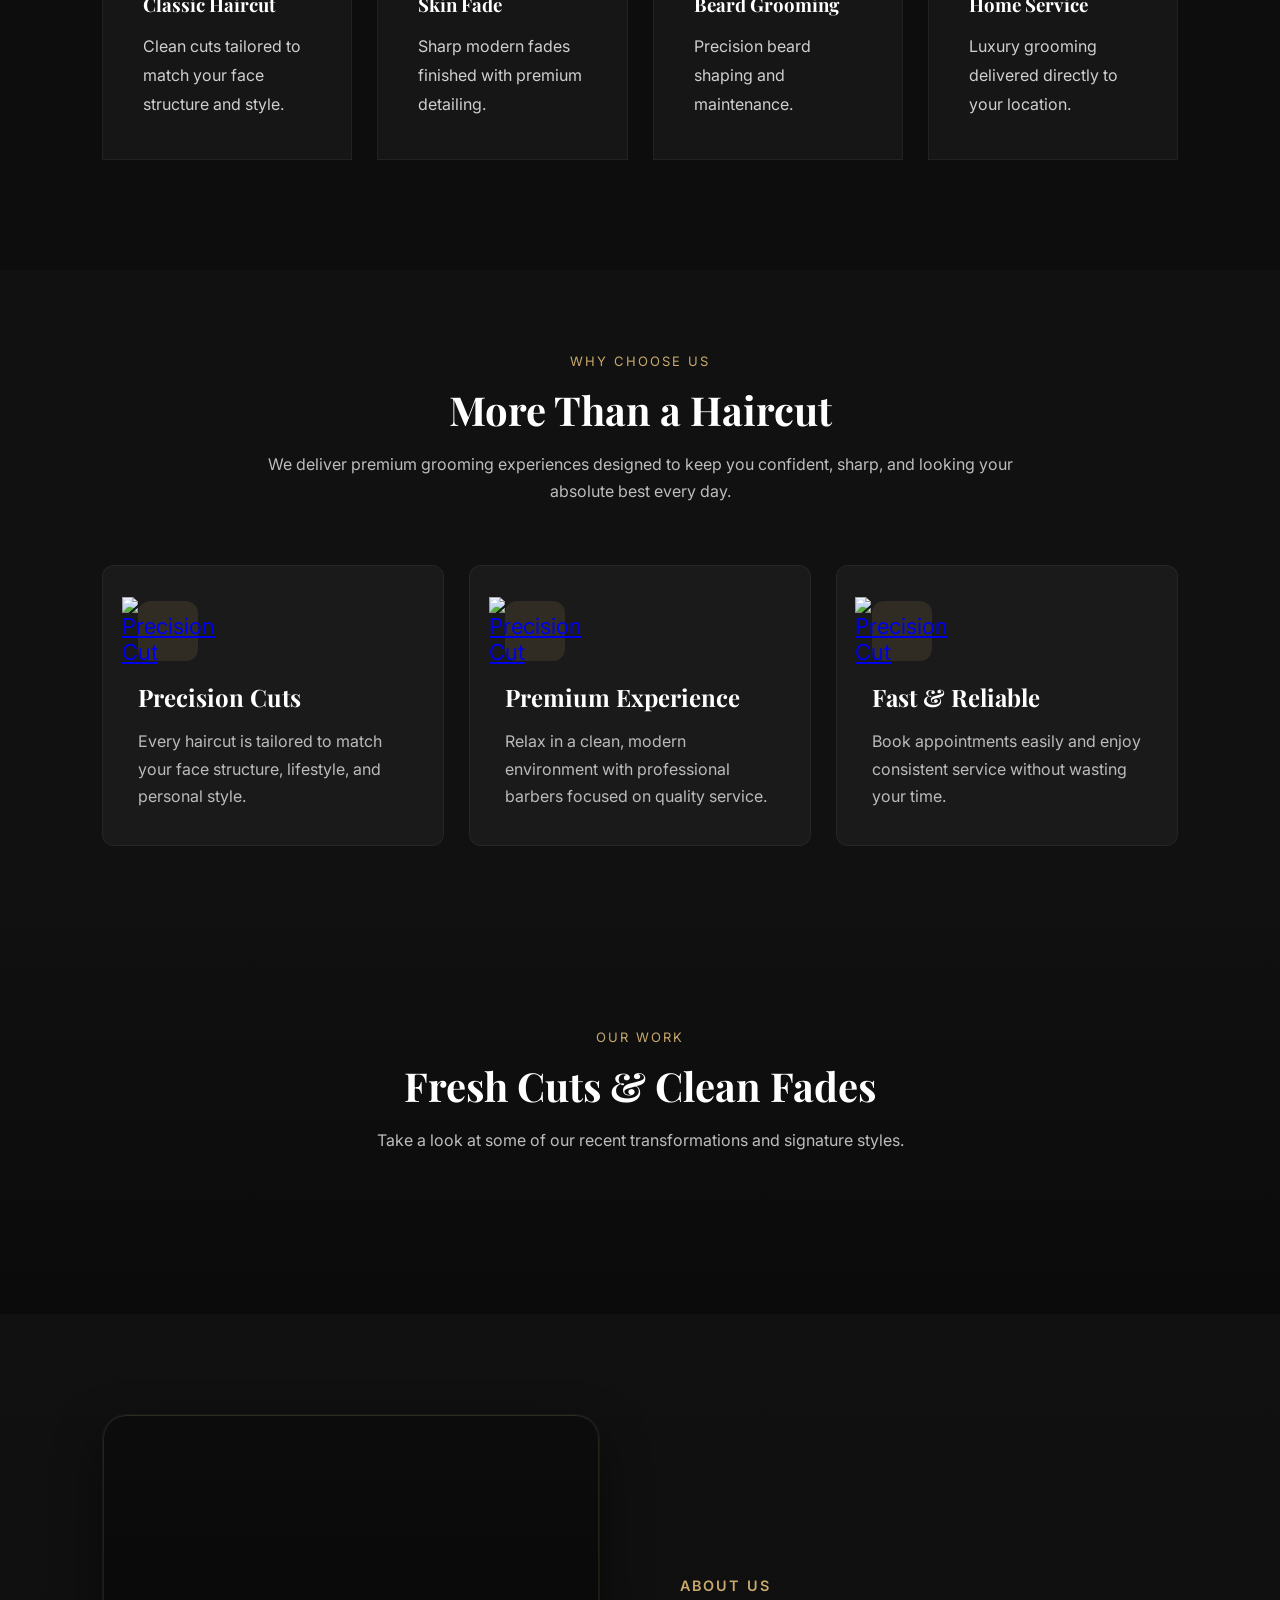
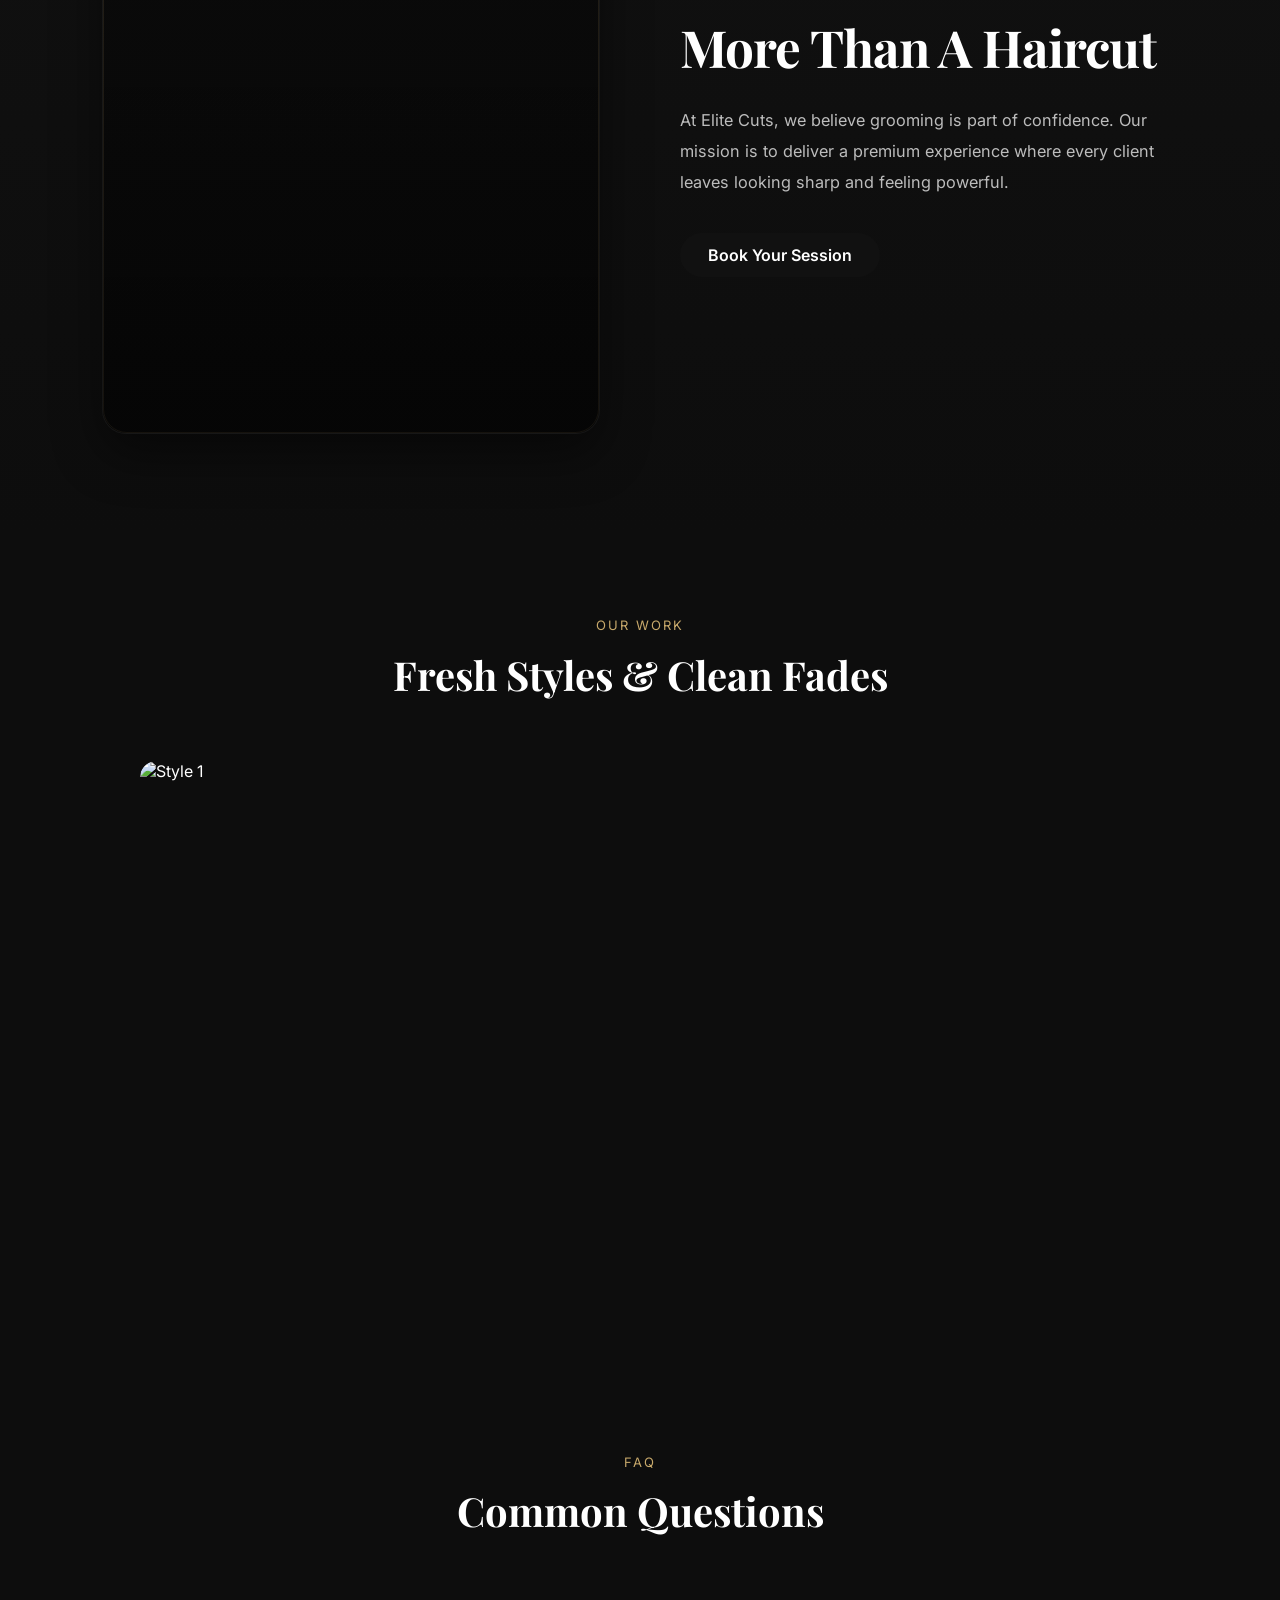
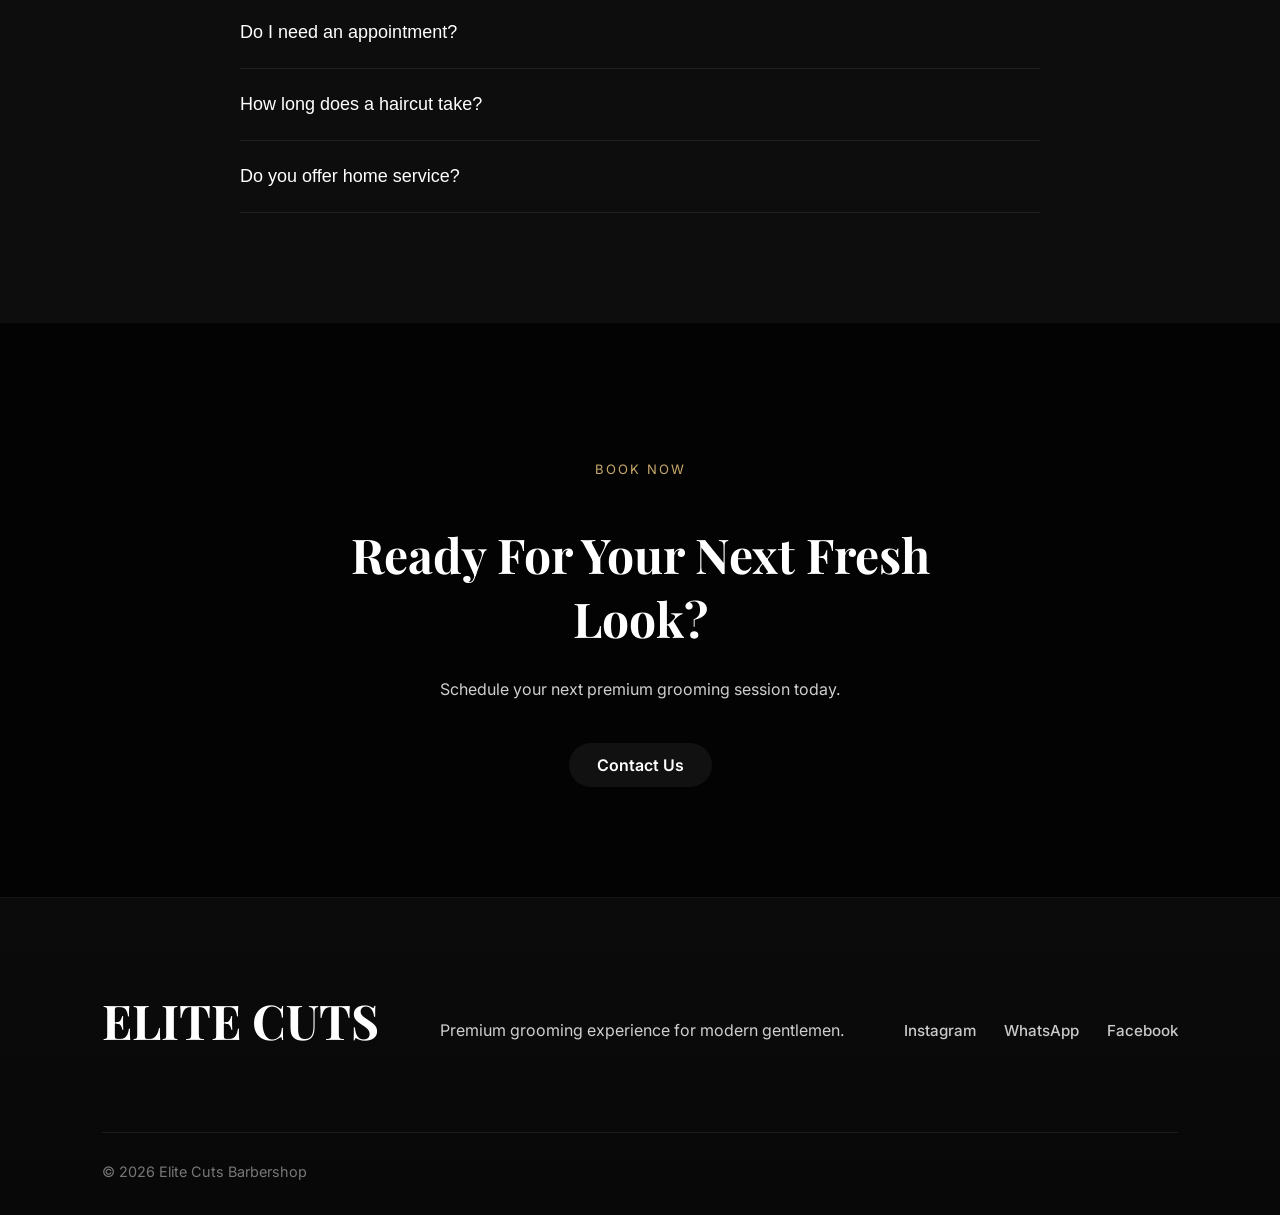
==== commit e92ad7d2: "index.html" ====
--- a/index.html
+++ b/index.html
@@ -141,9 +141,13 @@
 
     <!-- BENEFIT 1 -->
     <div class="benefit-card">
-      <div class="benefit-icon">
-        <i class="fa-solid fa-scissors"></i>
-      </div>
+     <div class="benefit-icon">
+
+  <a href="images/barber1.jpg" target="_blank">
+    <img src="images/barber1.jpg" alt="Precision Cut">
+  </a>
+
+</div>
 
       <h3>Precision Cuts</h3>
 
@@ -155,9 +159,13 @@
 
     <!-- BENEFIT 2 -->
     <div class="benefit-card">
-      <div class="benefit-icon">
-        <i class="fa-solid fa-star"></i>
-      </div>
+     <div class="benefit-icon">
+
+  <a href="images/barber1.jpg" target="_blank">
+    <img src="images/barber1.jpg" alt="Precision Cut">
+  </a>
+
+</div>
 
       <h3>Premium Experience</h3>
 
@@ -170,9 +178,12 @@
     <!-- BENEFIT 3 -->
     <div class="benefit-card">
       <div class="benefit-icon">
-        <i class="fa-solid fa-clock"></i>
-      </div>
-
+
+  <a href="images/barber1.jpg" target="_blank">
+    <img src="https://i.pinimg.com/736x/7f/b5/ca/7fb5ca89af7862d9bfbbd514262fef71.jpg" alt="Precision Cut">
+  </a>
+
+</div>
       <h3>Fast & Reliable</h3>
 
       <p>
